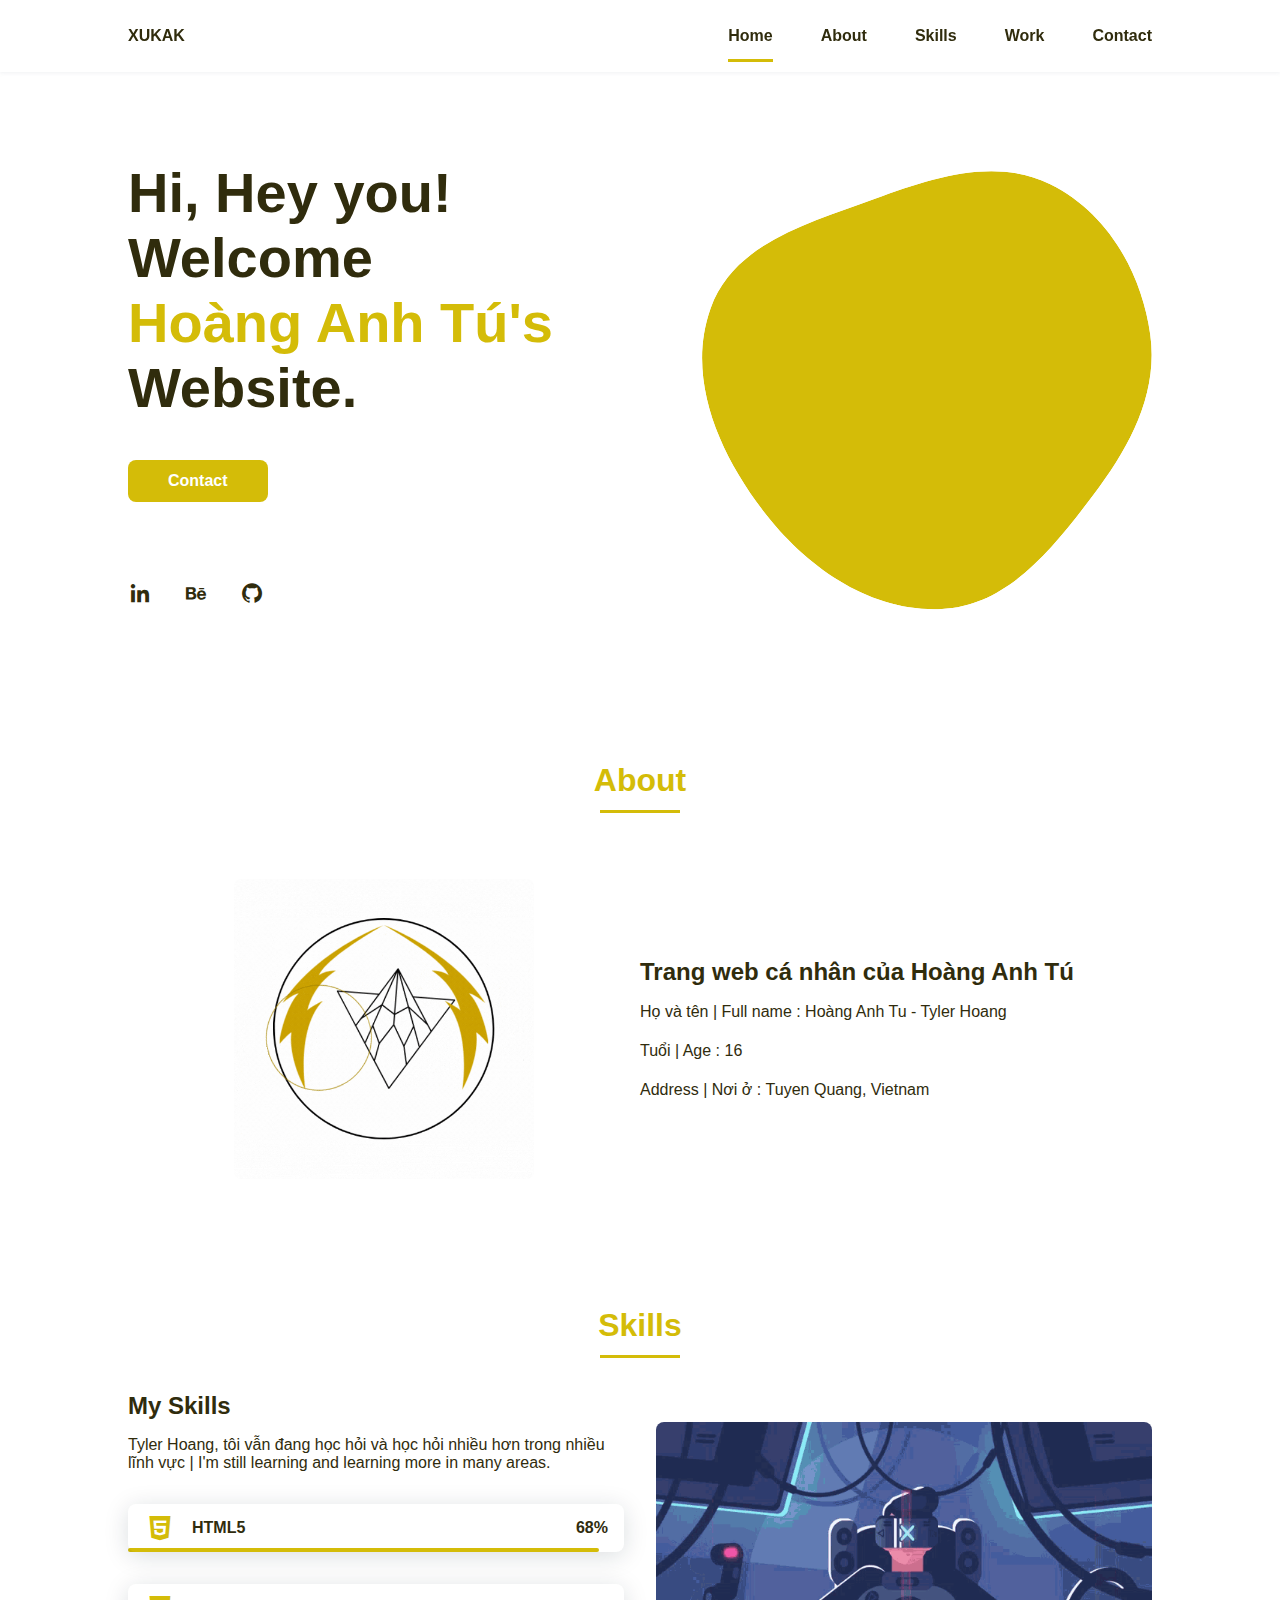
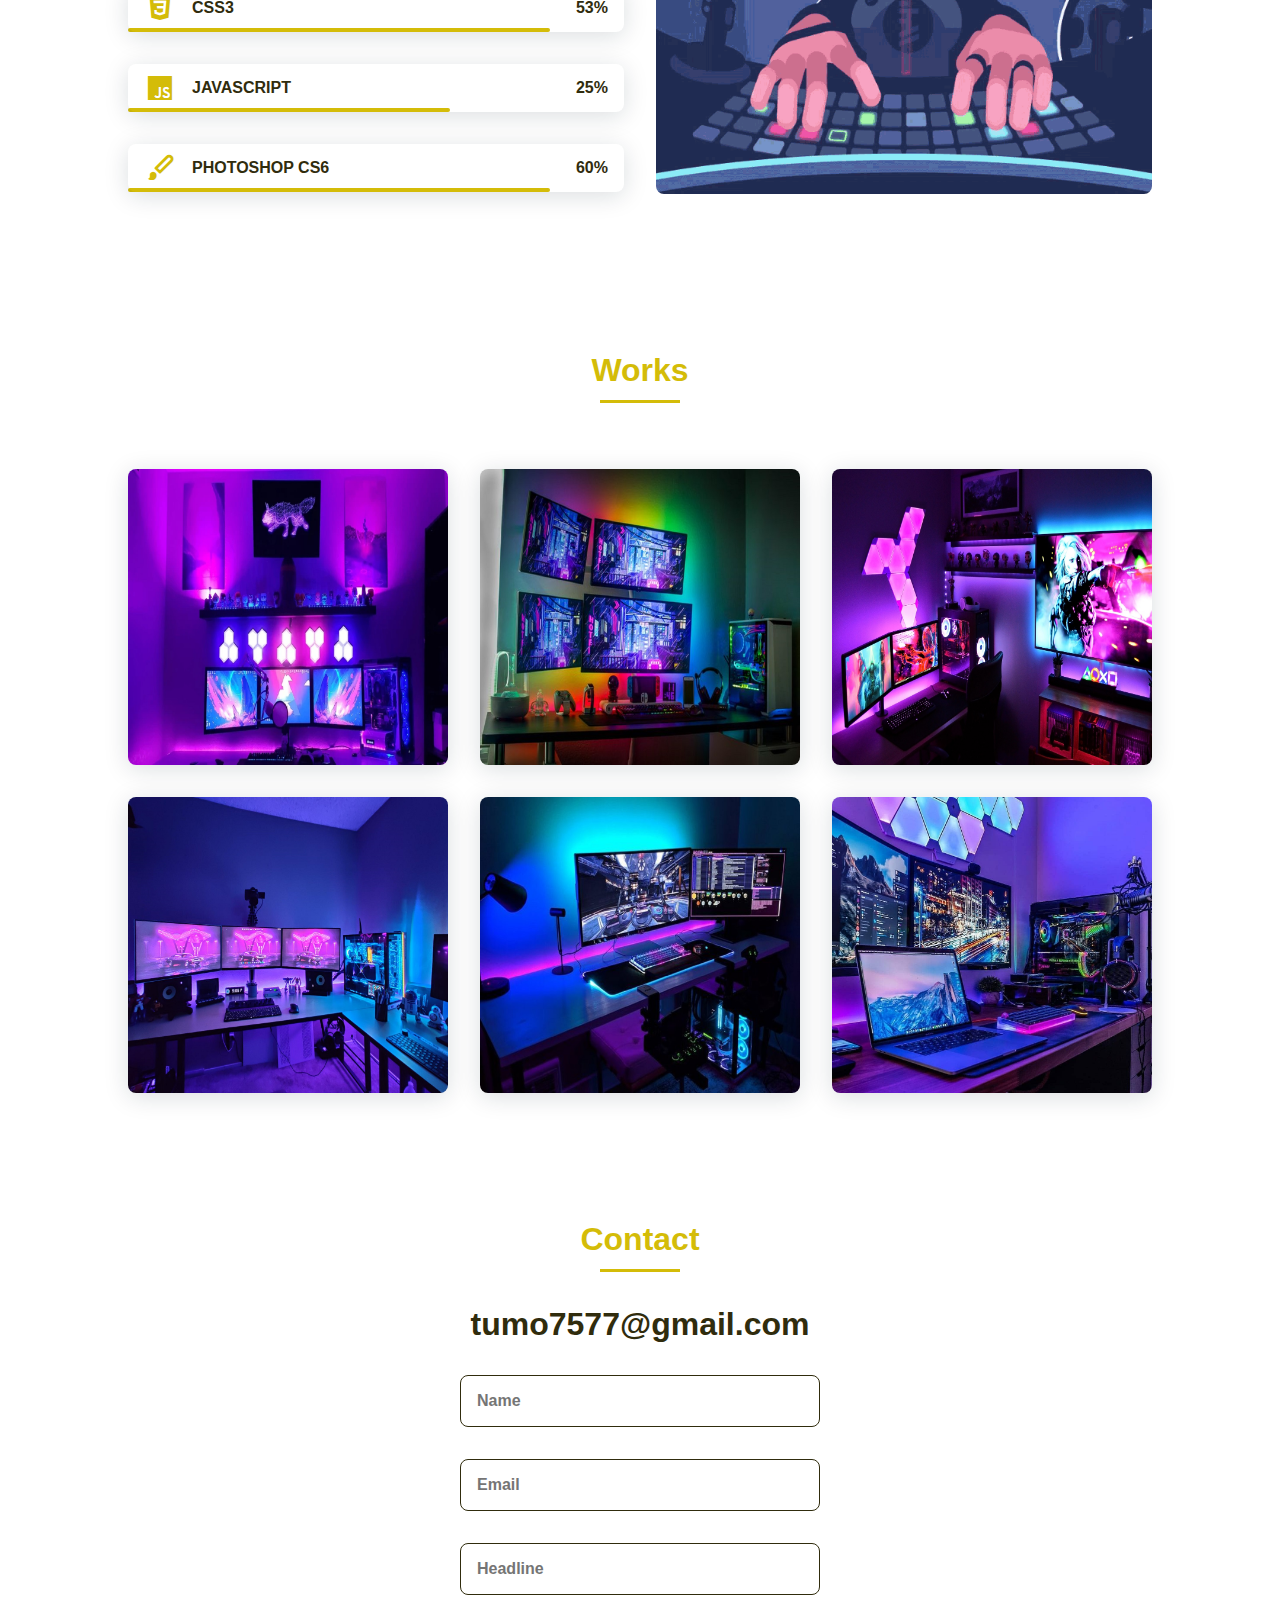
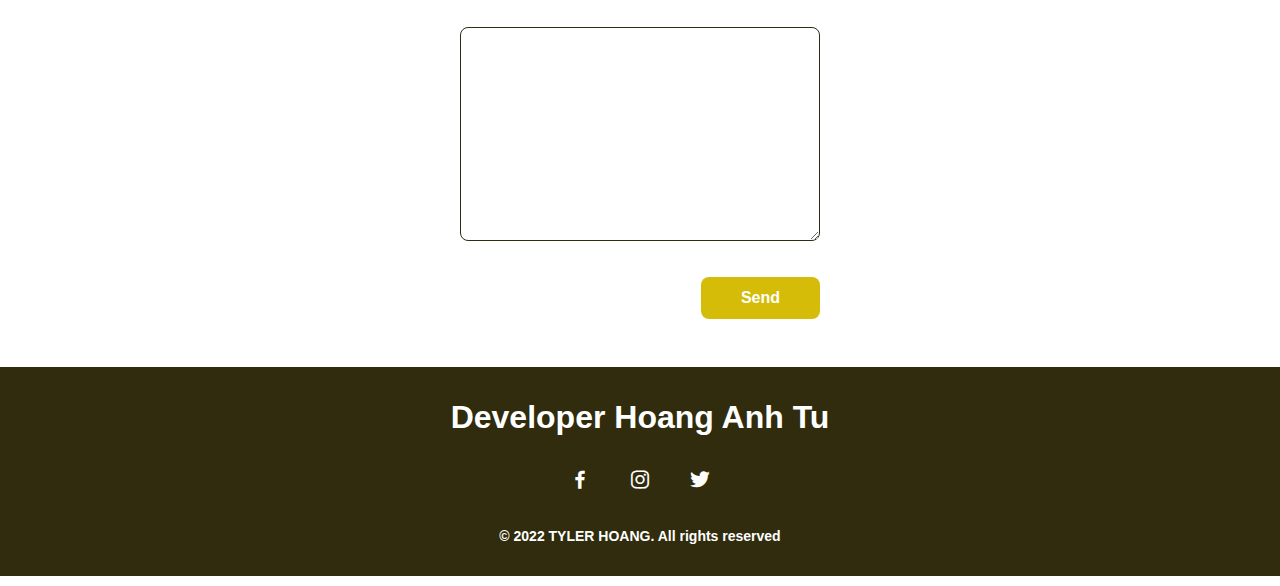
==== forme/index.html @ 2ee106ca "Add files via upload" ====
<!DOCTYPE html>
<!-- Copying or buying for sale is being a dog -->
<!-- Nhận các code đơn giản về website - modules nếu có thể. Ib zalo 0366934672 -->
<!-- Public code để khè bọn rẻ rách buy for sale files code template about  của tao [TylerHoang] -->
<!-- Code bằng HTML chính và JavaScript và CSS phụ, không có backdoor. Học code free mới được 2 tháng trên FullStack Edu nên các procoder tha mình :v -->
<!-- Supporter code HoangNoName, sourcecode không cá nhân hoá hoàn toàn -->
<!-- Mua Domain - Tên miền liên hệ m.me/hoanganhtu.3912 hoặc Zalo 0366934672 -->
<html lang="en">
    <head>
        <meta charset="UTF-8">
        <meta name="viewport" content="width=device-width, initial-scale=1.0">
        <link rel="stylesheet" href="assets/css/styles.css">
        
        <link href="img/favicon.ico" rel="shortcut icon" type="image/x-icon" />
        <link href='https://cdn.jsdelivr.net/npm/boxicons@2.0.5/css/boxicons.min.css' rel='stylesheet'>
<link rel="shortcut icon" href="https://i.ibb.co/7kfnQX3/x-icon.png" type="image/x-icon">
        <title>Tyler Hoang</title>
    </head>
    
    <body>
        <div class="boxes">
    <div class="box">
        <div></div>
        <div></div>
        <div></div>
        <div></div>
    </div>
    <div class="box">
        <div></div>
        <div></div>
        <div></div>
        <div></div>
    </div>
    <div class="box">
        <div></div>
        <div></div>
        <div></div>
        <div></div>
    </div>
    <div class="box">
        <div></div>
        <div></div>
        <div></div>
        <div></div>
    </div>
</div>

<!-- dribbble -->
<a class="dribbble" href="https://dribbble.com/shots/5533600-Loading-boxes" target="_blank"><img src="https://cdn.dribbble.com/assets/dribbble-ball-mark-2bd45f09c2fb58dbbfb44766d5d1d07c5a12972d602ef8b32204d28fa3dda554.svg" alt=""></a>
        <!--===== HEADER =====-->
        <header class="l-header">
            <nav class="nav bd-grid">
                <div>
                    <a href="#about" class="nav__logo">XUKAK</a>
                </div>

                <div class="nav__menu" id="nav-menu">
                    <ul class="nav__list">
                        <li class="nav__item"><a href="#home" class="nav__link active">Home</a></li>
                        <li class="nav__item"><a href="#about" class="nav__link">About</a></li>
                        <li class="nav__item"><a href="#skills" class="nav__link">Skills</a></li>
                        <li class="nav__item"><a href="#work" class="nav__link">Work</a></li>
                        <li class="nav__item"><a href="#contact" class="nav__link">Contact</a></li>
                    </ul>
                </div>

                <div class="nav__toggle" id="nav-toggle">
                    <i class='bx bx-menu'></i>
                </div>
            </nav>
        </header>
        


        <main class="l-main">
            <!--===== BQ Tú Đẹp Trai =====-->
            <section class="home bd-grid" id="home">
                <div class="home__data">
                    <h1 class="home__title">Hi, Hey you! <br>Welcome<br><span class="home__title-color">Hoàng Anh Tú's </span><br> Website. </h1>


                    <a href="#contact" class="button">Contact</a>
                </div>

                <div class="home__social">
                    <a href="" class="home__social-icon"><i class='bx bxl-linkedin'></i></a>
                    <a href="" class="home__social-icon"><i class='bx bxl-behance' ></i></a>
                    <a href="" class="home__social-icon"><i class='bx bxl-github' ></i></a>
                </div>

                <div class="home__img">
                    <svg class="home__blob" viewBox="0 0 479 467" xmlns="http://www.w3.org/2000/svg" xmlns:xlink="http://www.w3.org/1999/xlink">
                        <mask id="mask0" mask-type="alpha">
                            <path d="M9.19024 145.964C34.0253 76.5814 114.865 54.7299 184.111 29.4823C245.804 6.98884 311.86 -14.9503 370.735 14.143C431.207 44.026 467.948 107.508 477.191 174.311C485.897 237.229 454.931 294.377 416.506 344.954C373.74 401.245 326.068 462.801 255.442 466.189C179.416 469.835 111.552 422.137 65.1576 361.805C17.4835 299.81 -17.1617 219.583 9.19024 145.964Z"/>
                        </mask>
                        <g mask="url(#mask0)">
                            <path d="M9.19024 145.964C34.0253 76.5814 114.865 54.7299 184.111 29.4823C245.804 6.98884 311.86 -14.9503 370.735 14.143C431.207 44.026 467.948 107.508 477.191 174.311C485.897 237.229 454.931 294.377 416.506 344.954C373.74 401.245 326.068 462.801 255.442 466.189C179.416 469.835 111.552 422.137 65.1576 361.805C17.4835 299.81 -17.1617 219.583 9.19024 145.964Z"/>
                            <image class="home__blob-img" x="50" y="15" href="https://i.ibb.co/kGk09pD/Thi-t-k-ch-a-c-t-n.png"/>
                        </g>
                    </svg>
                </div>
            </section>

            <!--===== BQ Tú Đẹp Trai =====-->
            <section class="about section " id="about">
                <h3 class="section-title">About</h3>

                <div class="about__container bd-grid">
                    <div class="about__img">
                        <img src="assets/img/th-gif.gif" alt="">
                    </div>
                    
                    <div>
                        <h2 class="about__subtitle">Trang web cá nhân của Hoàng Anh Tú</h2>
                        <p class="about__text">Họ và tên | Full name : ㅤㅤㅤㅤHoàng Anh Tu - Tyler Hoang <br> <br> Tuổi | Age : ㅤㅤㅤㅤㅤㅤㅤㅤㅤㅤ16<br> <br> Address | Nơi ở : ㅤㅤㅤㅤㅤㅤㅤTuyen Quang, Vietnam</p>           
                    </div>                                   
                </div>
            </section>

            <!--===== BQ Tú Đẹp Trai =====-->
            <section class="skills section" id="skills">
                <h3 class="section-title">Skills</h3>

                <div class="skills__container bd-grid">          
                    <div>
                        <h2 class="skills__subtitle">My Skills</h2>
                        <p class="skills__text">Tyler Hoang, tôi vẫn đang học hỏi và học hỏi nhiều hơn trong nhiều lĩnh vực |  I'm still learning and learning more in many areas.</p>
                        <div class="skills__data">
                            <div class="skills__names">
                                <i class='bx bxl-html5 skills__icon'></i>
                                <span class="skills__name">HTML5</span>
                            </div>
                            <div class="skills__bar skills__html">

                            </div>
                            <div>
                                <span class="skills__percentage">68%</span>
                            </div>
                        </div>
                        <div class="skills__data">
                            <div class="skills__names">
                                <i class='bx bxl-css3 skills__icon'></i>
                                <span class="skills__name">CSS3</span>
                            </div>
                            <div class="skills__bar skills__css">
                                
                            </div>
                            <div>
                                <span class="skills__percentage">53%</span>
                            </div>
                        </div>
                        <div class="skills__data">
                            <div class="skills__names">
                                <i class='bx bxl-javascript skills__icon' ></i>
                                <span class="skills__name">JAVASCRIPT</span>
                            </div>
                            <div class="skills__bar skills__js">
                                
                            </div>
                            <div>
                                <span class="skills__percentage">25%</span>
                            </div>
                        </div>
                        <div class="skills__data">
                            <div class="skills__names">
                                <i class='bx bxs-paint skills__icon'></i>
                                <span class="skills__name">PHOTOSHOP CS6</span>
                            </div>
                            <div class="skills__bar skills__ux">
                                
                            </div>
                            <div>
                                <span class="skills__percentage">60%</span>
                            </div>
                        </div>
                    </div>
                    
                    <div>              
                        <img src="assets/img/gaming-gif.gif" alt="" class="skills__img">
                    </div>
                </div>
            </section>

            <!--===== BQ Tú Đẹp Trai =====-->
            <section class="work section" id="work">
                <h3 class="section-title">Works</h3>

                <div class="work__container bd-grid">
                    <a href="" class="work__img">
                        <img src="assets/img/img.jpg" alt="">
                    </a>
                    <a href="" class="work__img">
                        <img src="assets/img/img2.jpg" alt="">
                    </a>
                    <a href="" class="work__img">
                        <img src="assets/img/img3.jpg" alt="">
                    </a>
                    <a href="" class="work__img">
                        <img src="assets/img/img4.jpg" alt="">
                    </a>
                    <a href="" class="work__img">
                        <img src="assets/img/img5.jpg" alt="">
                    </a>
                    <a href="" class="work__img">
                        <img src="assets/img/img6.jpg" alt="">
                    </a>
                </div>
            </section>

            <!--===== BQ Tú Đẹp Trai =====-->
            <section class="contact section" id="contact">
                <h3 class="section-title">Contact</h3> 
                <center><h1> tumo7577@gmail.com </h1></center>

                <div class="contact__container bd-grid">
                    <form action="" class="contact__form">
                        <input type="text" placeholder="Name" class="contact__input">
                        <input type="mail" placeholder="Email" class="contact__input">
                        <input type="headline" placeholder="Headline" class="contact__input">
                        <textarea name="" id="" cols="0" rows="10" class="contact__input"></textarea>
                        <input type="button" value="Send" class="contact__button button">
                    </form>
                </div>
            </section>
        </main> 


        <!--===== BQ Tú Đẹp Trai =====-->
        <footer class="footer">
            <p class="footer__title">Developer Hoang Anh Tu</p>
            <div class="footer__social">
                <a href="https://www.facebook.com/hoanganhtu.3912" class="footer__icon"><i class='bx bxl-facebook' ></i></a>
                <a href="https://www.instagram.com/tylerhoang_39" class="footer__icon"><i class='bx bxl-instagram' ></i></a>
                <a href="https://www.youtube.com/watch?v=dQw4w9WgXcQ" class="footer__icon"><i class='bx bxl-twitter' ></i></a>
            </div>
            <p class="footer__copy">&#169; 2022 TYLER HOANG. All rights reserved</p>

            <div>
            <audio autoplay > 
                <source src="assets/audio/tylerhoang.mp3" type="audio"> 
                    </audio>
            <div>
  
        </footer>


        <!--===== BQ Tú Đẹp Trai =====-->
        <script src="https://unpkg.com/scrollreveal"></script>

        <!--===== MAIN JS - BQ Tú Đẹp Trai =====-->
        <!--===== MẤY THẰNG NGU SỬA LÀ HỎNG =)) =====-->
        <script src="assets/js/main.js"></script> 


    </body>
</html>
---- forme/assets/css/styles.css ----
$color: #5C8DF6;
$colorRight: darken(#5C8DF6, 15%);
$colorLeft: darken(#5C8DF6, 5%);
$shadow: #DBE3F4;

.boxes {
    --size: 32px;
    --duration: 800ms;
    height: calc(var(--size) * 2);
    width: calc(var(--size) * 3);
    position: relative;
    transform-style: preserve-3d;
    transform-origin: 50% 50%;
    margin-top: calc(var(--size) * 1.5 * -1);
    transform: rotateX(60deg) rotateZ(45deg) rotateY(0deg) translateZ(0px);
    .box {
        width: var(--size);
        height: var(--size);
        top: 0;
        left: 0;
        position: absolute;
        transform-style: preserve-3d;
        &:nth-child(1) {
            transform: translate(100%, 0);
            animation: box1 var(--duration) linear infinite;
        }
        &:nth-child(2) {
            transform: translate(0, 100%);
            animation: box2 var(--duration) linear infinite;
        }
        &:nth-child(3) {
            transform: translate(100%, 100%);
            animation: box3 var(--duration) linear infinite;
        }
        &:nth-child(4) {
            transform: translate(200%, 0);
            animation: box4 var(--duration) linear infinite;
        }
        & > div {
            --background: #{$color};
            --top: auto;
            --right: auto;
            --bottom: auto;
            --left: auto;
            --translateZ: calc(var(--size) / 2);
            --rotateY: 0deg;
            --rotateX: 0deg;
            position: absolute;
            width: 100%;
            height: 100%;
            background: var(--background);
            top: var(--top);
            right: var(--right);
            bottom: var(--bottom);
            left: var(--left);
            transform: rotateY(var(--rotateY)) rotateX(var(--rotateX)) translateZ(var(--translateZ));
            &:nth-child(1) {
                --top: 0;
                --left: 0;
            }
            &:nth-child(2) {
                --background: #{$colorRight};
                --right: 0;
                --rotateY: 90deg;
            }
            &:nth-child(3) {
                --background: #{$colorLeft};
                --rotateX: -90deg;
            }
            &:nth-child(4) {
                --background: #{$shadow};
                --top: 0;
                --left: 0;
                --translateZ: calc(var(--size) * 3 * -1);
            }
        }
    }
}

@keyframes box1 {
    0%,
    50% {
        transform: translate(100%, 0);
    }
    100% {
        transform: translate(200%, 0);
    }
}

@keyframes box2 {
    0%{
        transform: translate(0, 100%);
    }
    50% {
        transform: translate(0, 0);
    }
    100% {
        transform: translate(100%, 0);
    }
}

@keyframes box3 {
    0%,
    50% {
        transform: translate(100%, 100%);
    }
    100% {
        transform: translate(0, 100%);
    }
}

@keyframes box4 {
    0%{
        transform: translate(200%, 0);
    }
    50% {
        transform: translate(200%, 100%);
    }
    100% {
        transform: translate(100%, 100%);
    }
}

html {
    -webkit-font-smoothing: antialiased;
}

* {
    box-sizing: border-box;
    &:before,
    &:after {
        box-sizing: border-box;
    }
}

// Center & dribbble
body {
    min-height: 100vh;
    font-family: Roboto, Arial;
    color: #ADAFB6;
    display: flex;
    justify-content: center;
    align-items: center;
    background: #F9FBFF;
    .dribbble {
        position: fixed;
        display: block;
        right: 20px;
        bottom: 20px;
        img {
            display: block;
            height: 28px;
        }
    }
}
/*===== GOOGLE FONTS =====*/
@import url("https://fonts.googleapis.com/css2?family=Poppins:wght@400;600;700&display=swap");
/*===== VARIABLES CSS =====*/
:root {
  --header-height: 3rem;
  --font-semi: 600;
  /*===== Colores =====*/
  /*Purple 260 - Red 355 - Blue 224 - Pink 340*/
  /* HSL color mode */
  --hue-color: 53;
  --first-color: hsl(var(--hue-color), 93%, 43%);
  --second-color: hsl(var(--hue-color), 56%, 12%);
  /*===== Fuente y tipografia =====*/
  --body-font: 'Poppins', sans-serif;
  --big-font-size: 2rem;
  --h2-font-size: 1.25rem;
  --normal-font-size: .938rem;
  --smaller-font-size: .75rem;
  /*===== Margenes =====*/
  --mb-2: 1rem;
  --mb-4: 2rem;
  --mb-5: 2.5rem;
  --mb-6: 3rem;
  /*===== z index =====*/
  --z-back: -10;
  --z-fixed: 100;
}

@media screen and (min-width: 968px) {
  :root {
    --big-font-size: 3.5rem;
    --h2-font-size: 2rem;
    --normal-font-size: 1rem;
    --smaller-font-size: .875rem;
  }
}

/*===== BASE =====*/
*, ::before, ::after {
  box-sizing: border-box;
}

html {
  scroll-behavior: smooth;
}

body {
  margin: var(--header-height) 0 0 0;
  font-family: var(--body-font);
  font-size: var(--normal-font-size);
  color: var(--second-color);
}

h1, h2, p {
  margin: 0;
}

ul {
  margin: 0;
  padding: 0;
  list-style: none;
}

a {
  text-decoration: none;
}

img {
  max-width: 100%;
  height: auto;
  display: block;
}

/*===== CLASS CSS ===== */
.section-title {
  position: relative;
  font-size: var(--h2-font-size);
  color: var(--first-color);
  margin-top: var(--mb-2);
  margin-bottom: var(--mb-4);
  text-align: center;
}

.section-title::after {
  position: absolute;
  content: '';
  width: 64px;
  height: 0.18rem;
  left: 0;
  right: 0;
  margin: auto;
  top: 2rem;
  background-color: var(--first-color);
}

.section {
  padding-top: 3rem;
  padding-bottom: 2rem;
}

/*===== LAYOUT =====*/
.bd-grid {
  max-width: 1024px;
  display: grid;
  margin-left: var(--mb-2);
  margin-right: var(--mb-2);
}

.l-header {
  width: 100%;
  position: fixed;
  top: 0;
  left: 0;
  z-index: var(--z-fixed);
  background-color: #fff;
  box-shadow: 0 1px 4px rgba(146, 161, 176, 0.15);
}

/*===== NAV =====*/
.nav {
  height: var(--header-height);
  display: flex;
  justify-content: space-between;
  align-items: center;
  font-weight: var(--font-semi);
}

@media screen and (max-width: 767px) {
  .nav__menu {
    position: fixed;
    top: var(--header-height);
    right: -100%;
    width: 80%;
    height: 100%;
    padding: 2rem;
    background-color: var(--second-color);
    transition: .5s;
  }
}

.nav__item {
  margin-bottom: var(--mb-4);
}

.nav__link {
  position: relative;
  color: #fff;
}

.nav__link:hover {
  position: relative;
}

.nav__link:hover::after {
  position: absolute;
  content: '';
  width: 100%;
  height: 0.18rem;
  left: 0;
  top: 2rem;
  background-color: var(--first-color);
}

.nav__logo {
  color: var(--second-color);
}

.nav__toggle {
  color: var(--second-color);
  font-size: 1.5rem;
  cursor: pointer;
}

/*Active menu*/
.active::after {
  position: absolute;
  content: '';
  width: 100%;
  height: 0.18rem;
  left: 0;
  top: 2rem;
  background-color: var(--first-color);
}

/*=== Show menu ===*/
.show {
  right: 0;
}

/*===== HOME =====*/
.home {
  position: relative;
  row-gap: 5rem;
  padding: 4rem 0 5rem;
}

.home__data {
  align-self: center;
}

.home__title {
  font-size: var(--big-font-size);
  margin-bottom: var(--mb-5);
}

.home__title-color {
  color: var(--first-color);
}

.home__social {
  display: flex;
  flex-direction: column;
}

.home__social-icon {
  width: max-content;
  margin-bottom: var(--mb-2);
  font-size: 1.5rem;
  color: var(--second-color);
}

.home__social-icon:hover {
  color: var(--first-color);
}

.home__img {
  position: absolute;
  right: 0;
  bottom: 0;
  width: 260px;
}

.home__blob {
  fill: var(--first-color);
}

.home__blob-img {
  width: 360px;
}

/*BUTTONS*/
.button {
  display: inline-block;
  background-color: var(--first-color);
  color: #fff;
  padding: .75rem 2.5rem;
  font-weight: var(--font-semi);
  border-radius: .5rem;
  transition: .3s;
}

.button:hover {
  box-shadow: 0px 10px 36px rgba(0, 0, 0, 0.15);
}

/* ===== ABOUT =====*/
.about__container {
  row-gap: 2rem;
  text-align: center;
}

.about__subtitle {
  margin-bottom: var(--mb-2);
}

.about__img {
  justify-self: center;
}

.about__img img {
  width: 200px;
  border-radius: .5rem;
}

/* ===== SKILLS =====*/
.skills__container {
  row-gap: 2rem;
  text-align: center;
}

.skills__subtitle {
  margin-bottom: var(--mb-2);
}

.skills__text {
  margin-bottom: var(--mb-4);
}

.skills__data {
  display: flex;
  justify-content: space-between;
  align-items: center;
  position: relative;
  font-weight: var(--font-semi);
  padding: .5rem 1rem;
  margin-bottom: var(--mb-4);
  border-radius: .5rem;
  box-shadow: 0px 4px 25px rgba(14, 36, 49, 0.15);
}

.skills__icon {
  font-size: 2rem;
  margin-right: var(--mb-2);
  color: var(--first-color);
}

.skills__names {
  display: flex;
  align-items: center;
}

.skills__bar {
  position: absolute;
  left: 0;
  bottom: 0;
  background-color: var(--first-color);
  height: .25rem;
  border-radius: .5rem;
  z-index: var(--z-back);
}

.skills__html {
  width: 95%;
}

.skills__css {
  width: 85%;
}

.skills__js {
  width: 65%;
}

.skills__ux {
  width: 85%;
}

.skills__img {
  border-radius: .5rem;
}

/* ===== WORK =====*/
.work__container {
  row-gap: 2rem;
}

.work__img {
  box-shadow: 0px 4px 25px rgba(14, 36, 49, 0.15);
  border-radius: .5rem;
  overflow: hidden;
}

.work__img img {
  transition: 1s;
}

.work__img img:hover {
  transform: scale(1.1);
}

/* ===== CONTACT =====*/
.contact__input {
  width: 100%;
  font-size: var(--normal-font-size);
  font-weight: var(--font-semi);
  padding: 1rem;
  border-radius: .5rem;
  border: 1.5px solid var(--second-color);
  outline: none;
  margin-bottom: var(--mb-4);
}

.contact__button {
  display: block;
  border: none;
  outline: none;
  font-size: var(--normal-font-size);
  cursor: pointer;
  margin-left: auto;
}

/* ===== FOOTER =====*/
.footer {
  background-color: var(--second-color);
  color: #fff;
  text-align: center;
  font-weight: var(--font-semi);
  padding: 2rem 0;
}

.footer__title {
  font-size: 2rem;
  margin-bottom: var(--mb-4);
}

.footer__social {
  margin-bottom: var(--mb-4);
}

.footer__icon {
  font-size: 1.5rem;
  color: #fff;
  margin: 0 var(--mb-2);
}

.footer__copy {
  font-size: var(--smaller-font-size);
}

/* ===== MEDIA QUERIES=====*/
@media screen and (max-width: 320px) {
  .home {
    row-gap: 2rem;
  }
  .home__img {
    width: 200px;
  }
}

@media screen and (min-width: 576px) {
  .home {
    padding: 4rem 0 2rem;
  }
  .home__social {
    padding-top: 0;
    padding-bottom: 2.5rem;
    flex-direction: row;
    align-self: flex-end;
  }
  .home__social-icon {
    margin-bottom: 0;
    margin-right: var(--mb-4);
  }
  .home__img {
    width: 300px;
    bottom: 25%;
  }
  .about__container {
    grid-template-columns: repeat(2, 1fr);
    align-items: center;
    text-align: initial;
  }
  .skills__container {
    grid-template-columns: .7fr;
    justify-content: center;
    column-gap: 1rem;
  }
  .work__container {
    grid-template-columns: repeat(2, 1fr);
    column-gap: 2rem;
    padding-top: 2rem;
  }
  .contact__form {
    width: 360px;
    padding-top: 2rem;
  }
  .contact__container {
    justify-items: center;
  }
}

@media screen and (min-width: 768px) {
  body {
    margin: 0;
  }
  .section {
    padding-top: 4rem;
    padding-bottom: 3rem;
  }
  .section-title {
    margin-bottom: var(--mb-6);
  }
  .section-title::after {
    width: 80px;
    top: 3rem;
  }
  .nav {
    height: calc(var(--header-height) + 1.5rem);
  }
  .nav__list {
    display: flex;
    padding-top: 0;
  }
  .nav__item {
    margin-left: var(--mb-6);
    margin-bottom: 0;
  }
  .nav__toggle {
    display: none;
  }
  .nav__link {
    color: var(--second-color);
  }
  .home {
    padding: 8rem 0 2rem;
  }
  .home__img {
    width: 400px;
    bottom: 10%;
  }
  .about__container {
    padding-top: 2rem;
  }
  .about__img img {
    width: 300px;
  }
  .skills__container {
    grid-template-columns: repeat(2, 1fr);
    column-gap: 2rem;
    align-items: center;
    text-align: initial;
  }
  .work__container {
    grid-template-columns: repeat(3, 1fr);
    column-gap: 2rem;
  }
}

@media screen and (min-width: 992px) {
  .bd-grid {
    margin-left: auto;
    margin-right: auto;
  }
  .home {
    padding: 10rem 0 2rem;
  }
  .home__img {
    width: 450px;
  }
}
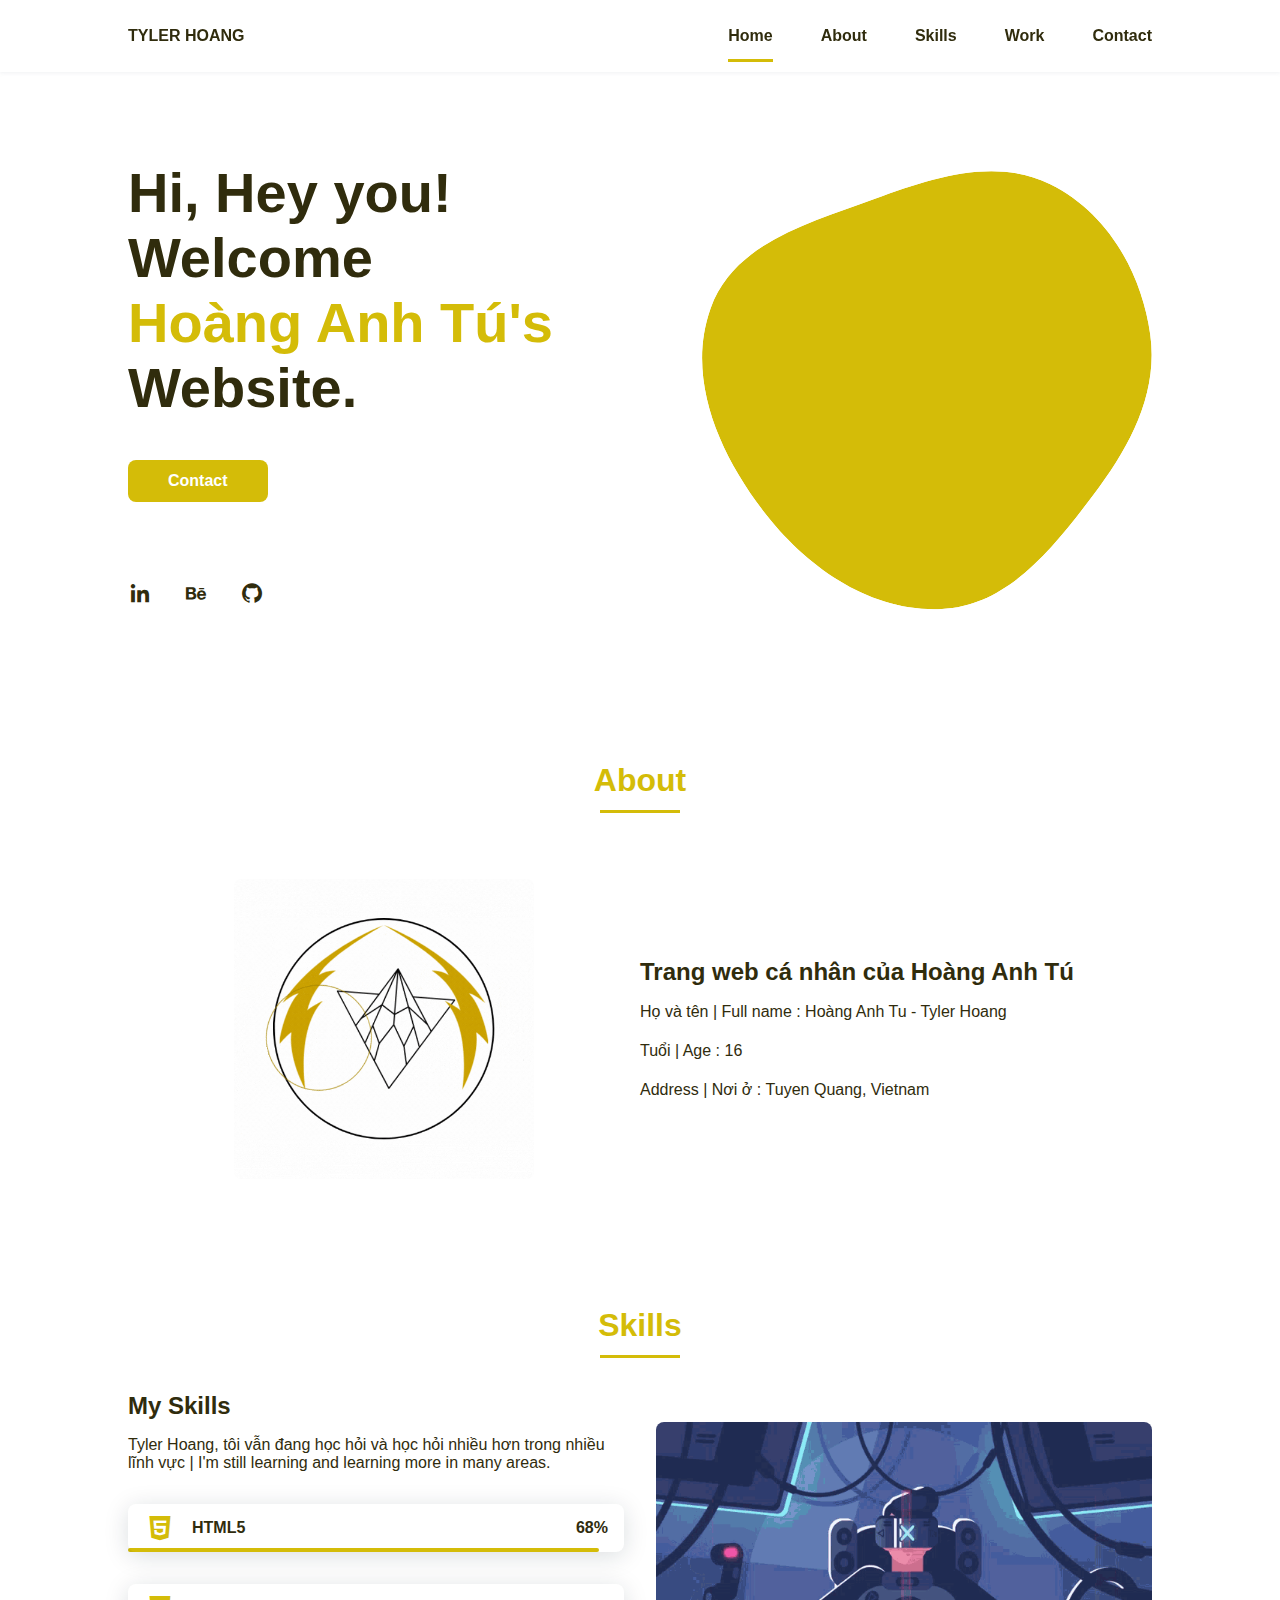
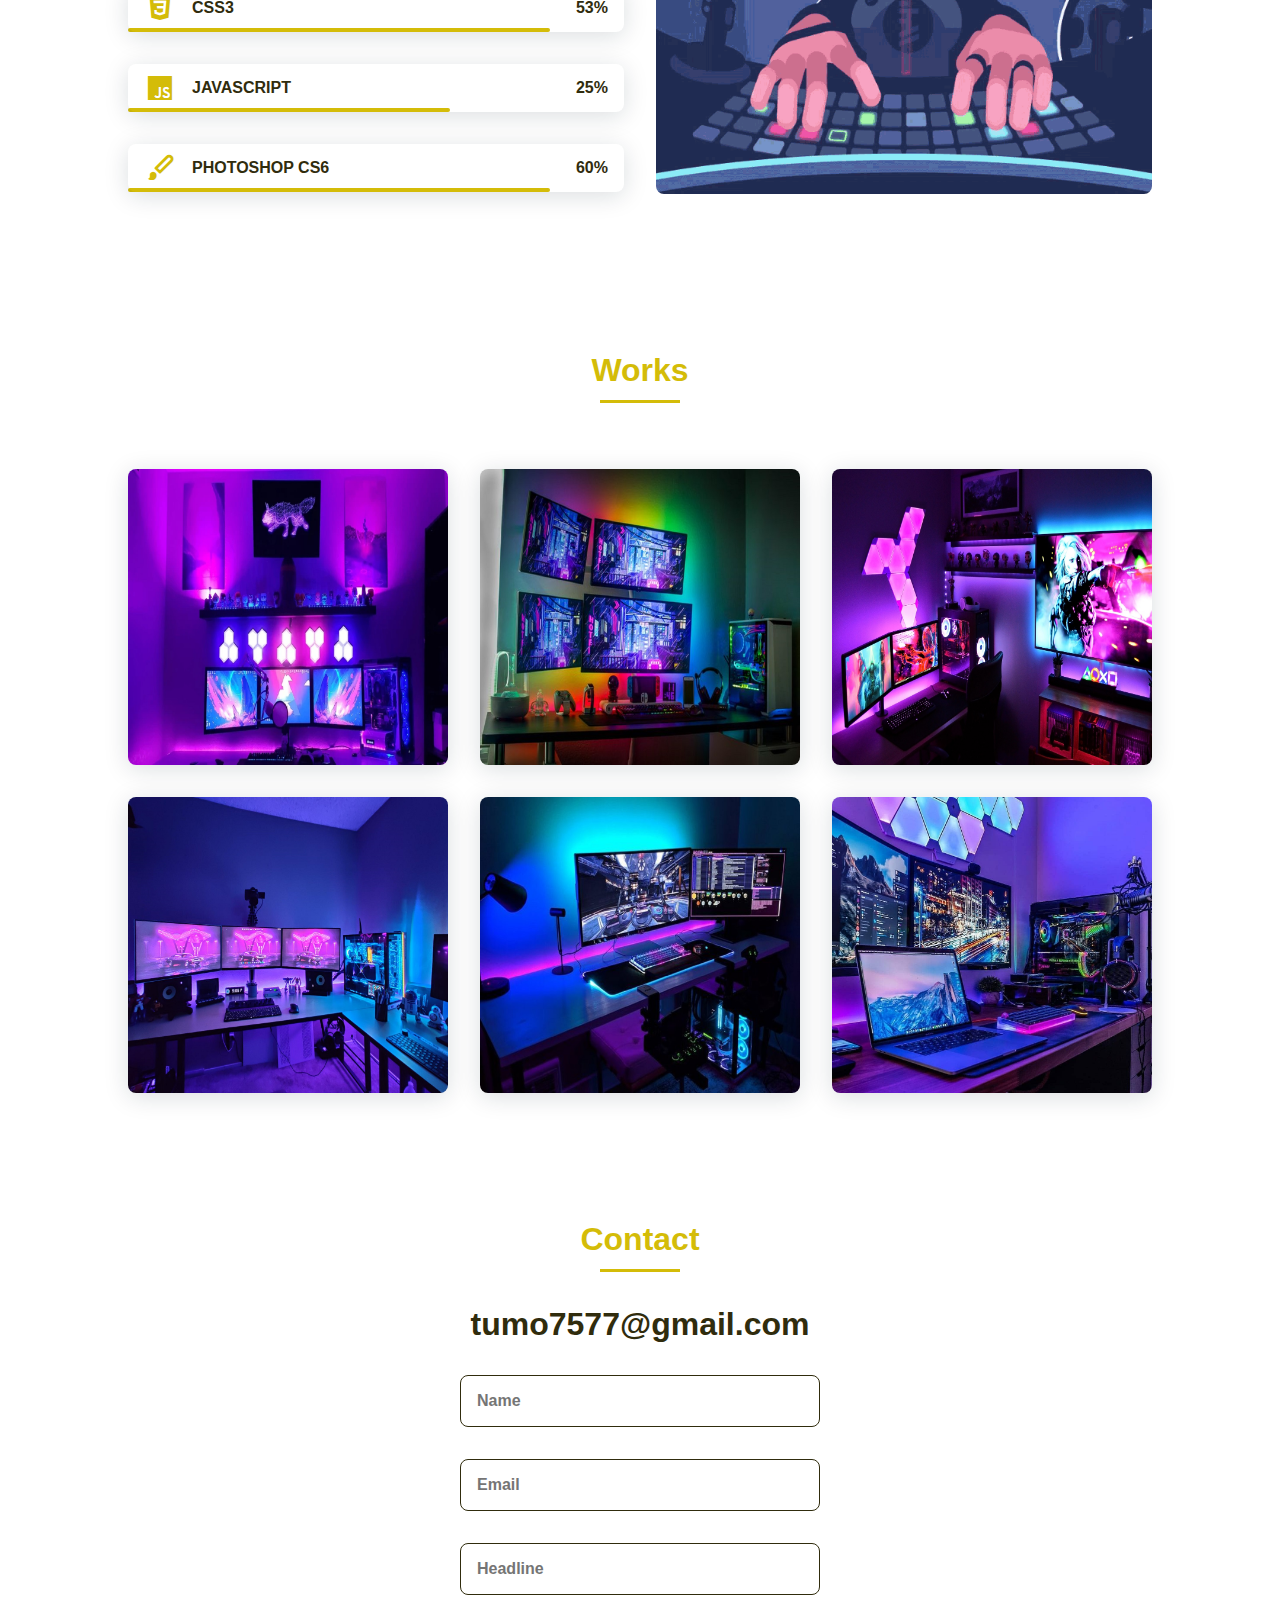
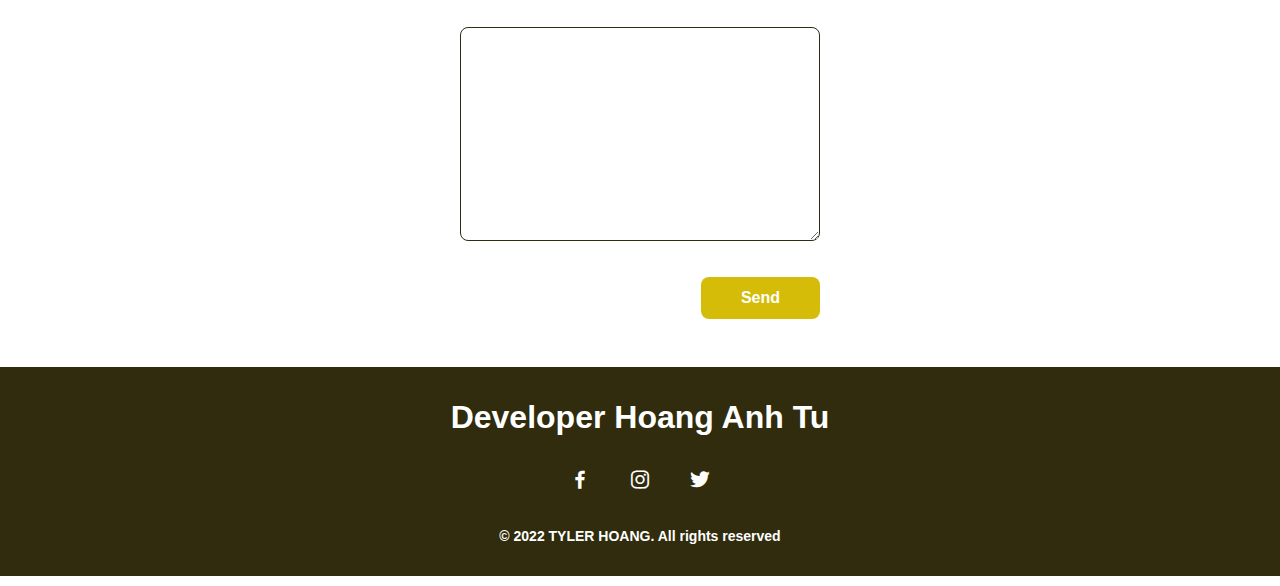
==== commit 2d22b340: "Update index.html" ====
--- a/forme/index.html
+++ b/forme/index.html
@@ -51,7 +51,7 @@
         <header class="l-header">
             <nav class="nav bd-grid">
                 <div>
-                    <a href="#about" class="nav__logo">XUKAK</a>
+                    <a href="#about" class="nav__logo">TYLER HOANG</a>
                 </div>
 
                 <div class="nav__menu" id="nav-menu">
